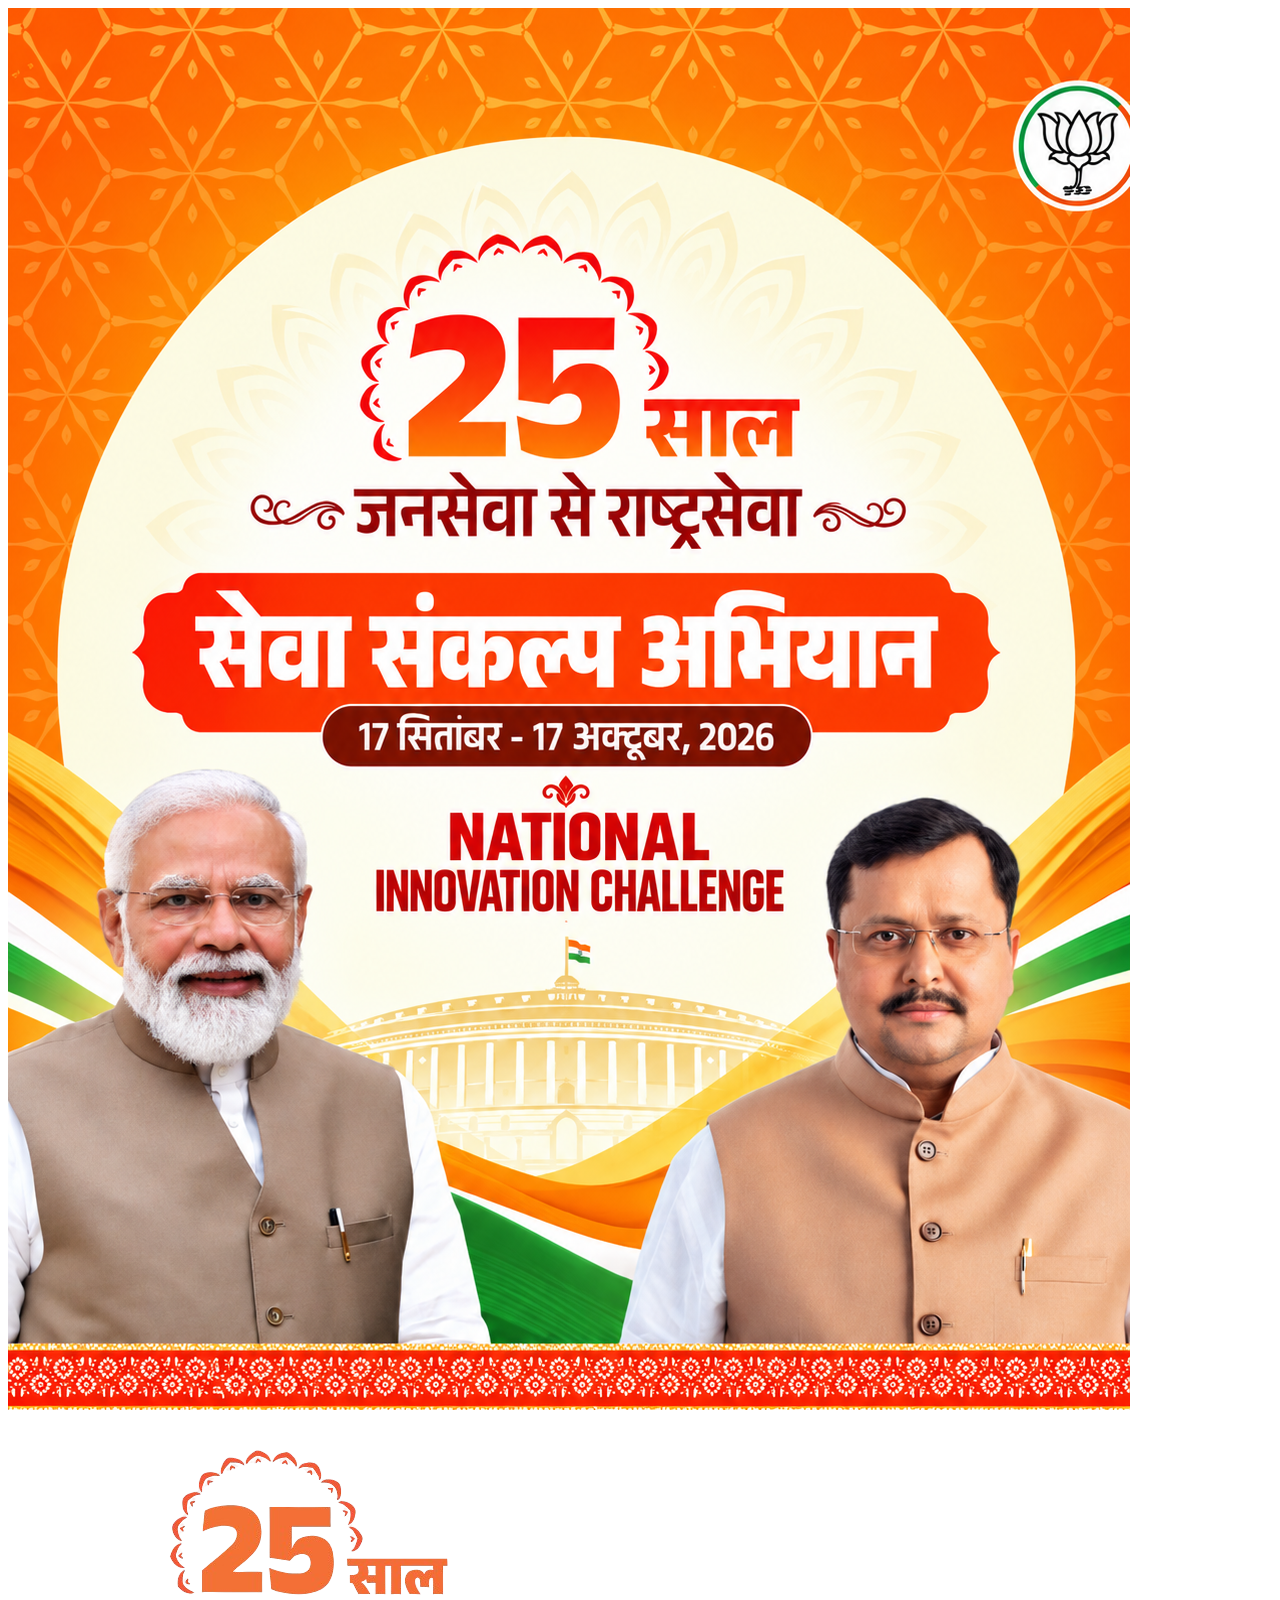
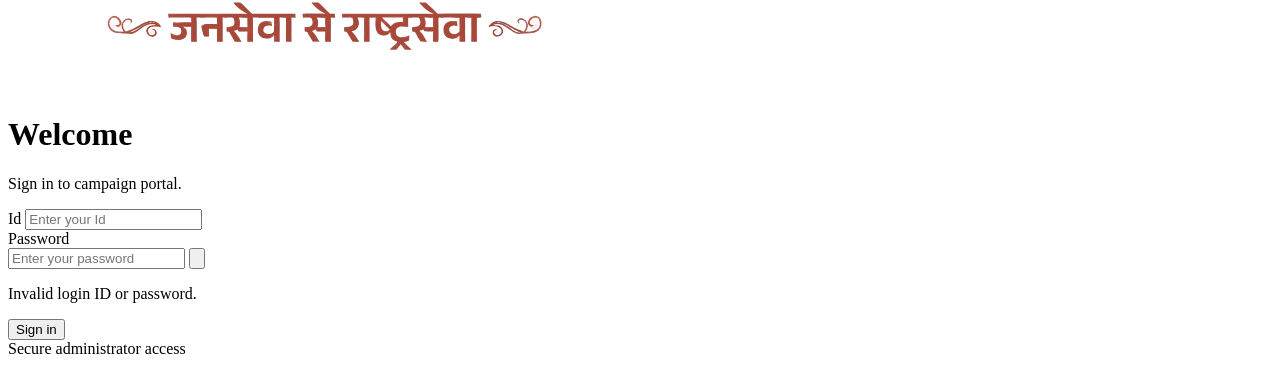
==== login.html @ 3cfcc177 "Add files via upload" ====
<!DOCTYPE html>
<html lang="en">

<head>
  <meta charset="UTF-8">
  <meta name="viewport" content="width=device-width, initial-scale=1.0">

  <title>Seva Innovation Challenge 2026</title>

  <link rel="stylesheet" href="css/login.css">
</head>

<body>

  <main class="login-page">

    <!-- =====================================================
         LEFT — POSTER
    ====================================================== -->

    <div class="login-visual">
      <img
        src="images/login.banner.png"
        alt="Seva Sankalp Abhiyan - Rashtriya Innovation Challenge 2026"
      >
    </div>


    <!-- =====================================================
         RIGHT — LOGIN
    ====================================================== -->

    <div class="login-panel">

    <!-- LOGO -->

    <div class="login-logo">
      <img
        src="images/logo.png"
        alt="25 Saal Janseva Se Rashtraseva"
      >
    </div>


    <!-- CARD -->

    <div class="login-card">

      <h1>
        Welcome
      </h1>

      <p class="login-description">
        Sign in to campaign portal.
      </p>


      <form id="loginForm">

        <!-- Id -->

        <div class="field">

          <label for="loginId">
            Id
          </label>

          <input
            type="text"
            id="loginId"
            placeholder="Enter your Id"
            autocomplete="username"
            required
          >

        </div>


        <!-- PASSWORD -->

        <div class="field">

          <label for="password">
            Password
          </label>

          <div class="password-wrap">

            <input
              type="password"
              id="password"
              placeholder="Enter your password"
              autocomplete="current-password"
              required
            >

            <button
              type="button"
              id="togglePassword"
              class="password-toggle"
              aria-label="Show password"
            >
              <svg viewBox="0 0 24 24" fill="none" stroke="currentColor" stroke-width="1.8" stroke-linecap="round" stroke-linejoin="round">
                <path d="M1.5 12s3.75-7 10.5-7 10.5 7 10.5 7-3.75 7-10.5 7-10.5-7-10.5-7Z"></path>
                <circle cx="12" cy="12" r="3"></circle>
              </svg>
            </button>

          </div>

        </div>


        <!-- ERROR -->

        <p
          id="loginError"
          class="login-error"
        >
          Invalid login ID or password.
        </p>


        <!-- SIGN IN -->

        <button
          type="submit"
          class="login-button"
        >
          Sign in
        </button>

      </form>


      <div class="login-footer">
        <span class="status-dot"></span>
        <span>Secure administrator access</span>
      </div>

    </div>
    <!-- /login-card -->

    </div>
    <!-- /login-panel -->

  </main>


  <script src="js/login.js"></script>

</body>

</html>
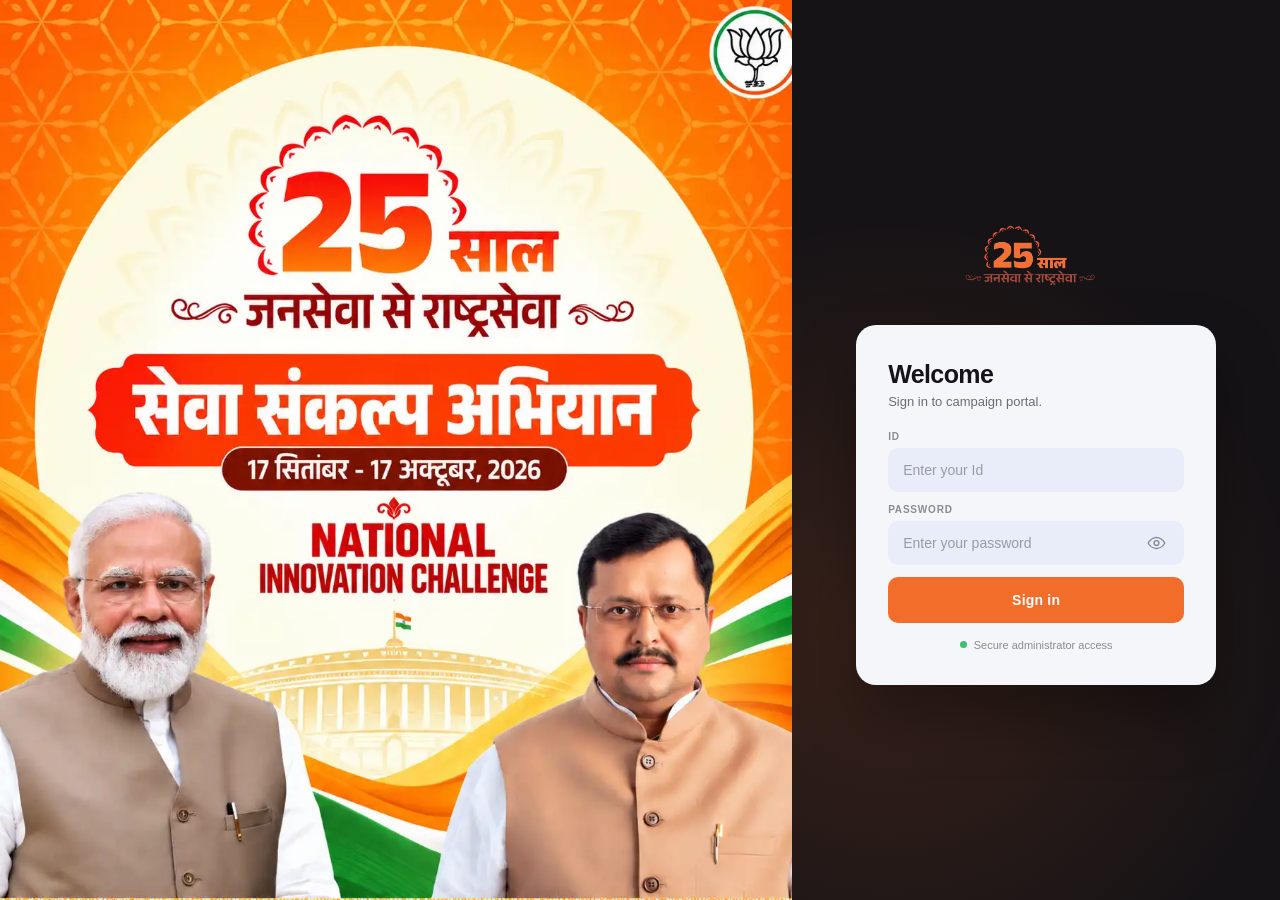
==== commit 5714ea45: "chnged images, excel button" ====
--- a/login.html
+++ b/login.html
@@ -20,7 +20,7 @@
 
     <div class="login-visual">
       <img
-        src="images/login.banner.png"
+        src="images/login.banner.webp"
         alt="Seva Sankalp Abhiyan - Rashtriya Innovation Challenge 2026"
       >
     </div>
--- a/css/login.css
+++ b/css/login.css
@@ -0,0 +1,408 @@
+/* =========================================================
+   RESET
+========================================================= */
+
+* {
+  box-sizing: border-box;
+}
+
+html,
+body {
+  width: 100%;
+  height: 100%;
+  margin: 0;
+  padding: 0;
+}
+
+body {
+  font-family: Arial, Helvetica, sans-serif;
+  background: #161316;
+  color: #ffffff;
+}
+
+
+/* =========================================================
+   PALETTE
+========================================================= */
+
+/*
+   Orange   : #F16D29
+   Brown    : #453027
+   Black    : #161316
+   Grey     : #BABABA
+   White    : #FFFFFF
+   Card BG  : #F5F6FA
+   Field BG : #E9EDF9
+   Success  : #3FBE6B
+*/
+
+
+/* =========================================================
+   LOGIN PAGE — 50 / 50 SPLIT
+========================================================= */
+
+.login-page {
+  width: 100%;
+  height: 100vh;
+
+  display: grid;
+  grid-template-columns: auto 1fr;
+
+  overflow: hidden;
+
+  background: #161316;
+}
+
+
+/* =========================================================
+   LEFT — IMAGE PANEL
+========================================================= */
+
+.login-visual {
+  height: 100vh;
+  overflow: hidden;
+  display: flex;
+  justify-content: center;
+  align-items: center;
+  background: #f16d29;
+}
+
+.login-visual img {
+  height: 110vh;
+  width: auto;
+  display: block;
+  object-fit: cover;
+}
+
+
+/* =========================================================
+   RIGHT — LOGIN PANEL
+========================================================= */
+
+.login-panel {
+  width: 100%;
+  height: 100vh;
+
+  display: flex;
+  flex-direction: column;
+  align-items: center;
+  justify-content: center;
+
+  gap: 28px;
+
+  padding: 40px;
+
+  overflow-y: auto;
+
+  background:
+    radial-gradient(circle at 20% 70%, rgba(241, 109, 41, 0.16), transparent 55%),
+    #161316;
+}
+
+
+/* =========================================================
+   TOP LOGO
+========================================================= */
+
+.login-logo {
+  display: flex;
+  justify-content: center;
+}
+
+.login-logo img {
+  width: 200px;
+  height: auto;
+  display: block;
+}
+
+
+/* =========================================================
+   CARD
+========================================================= */
+
+.login-card {
+  width: 360px;
+  height: 360px;
+
+  display: flex;
+  flex-direction: column;
+  justify-content: center;
+
+  background: #f5f6fa;
+  border-radius: 20px;
+
+  padding: 32px;
+
+  box-shadow: 0 30px 60px rgba(0, 0, 0, 0.35);
+}
+
+
+/* =========================================================
+   HEADING
+========================================================= */
+
+.login-card h1 {
+  margin: 0 0 4px;
+
+  color: #16131b;
+
+  font-size: 25px;
+  font-weight: 800;
+
+  letter-spacing: -0.6px;
+}
+
+.login-description {
+  margin: 0 0 20px;
+
+  color: #6b6b76;
+
+  font-size: 13px;
+  line-height: 1.4;
+}
+
+
+/* =========================================================
+   FORM
+========================================================= */
+
+.field {
+  margin-bottom: 12px;
+}
+
+.field label {
+  display: block;
+
+  margin-bottom: 6px;
+
+  color: #8a8a94;
+
+  font-size: 10px;
+  font-weight: 700;
+
+  letter-spacing: 0.8px;
+
+  text-transform: uppercase;
+}
+
+.field input {
+  width: 100%;
+  height: 44px;
+
+  padding: 0 14px;
+
+  border: 1px solid transparent;
+  border-radius: 10px;
+
+  outline: none;
+
+  background: #e9edf9;
+  color: #16131b;
+
+  font-family: inherit;
+  font-size: 14px;
+
+  transition:
+    border-color 0.2s ease,
+    box-shadow 0.2s ease,
+    background 0.2s ease;
+}
+
+.field input::placeholder {
+  color: #9a9aa5;
+}
+
+.field input:focus {
+  border-color: #f16d29;
+
+  background: #ffffff;
+
+  box-shadow:
+    0 0 0 3px rgba(241, 109, 41, 0.15);
+}
+
+
+/* =========================================================
+   PASSWORD
+========================================================= */
+
+.password-wrap {
+  position: relative;
+}
+
+.password-wrap input {
+  padding-right: 48px;
+}
+
+.password-toggle {
+  position: absolute;
+
+  right: 14px;
+  top: 50%;
+
+  transform: translateY(-50%);
+
+  display: flex;
+  align-items: center;
+  justify-content: center;
+
+  border: none;
+
+  padding: 4px;
+
+  background: transparent;
+
+  color: #8a8a94;
+
+  cursor: pointer;
+}
+
+.password-toggle svg {
+  width: 19px;
+  height: 19px;
+}
+
+.password-toggle:hover {
+  color: #453027;
+}
+
+
+/* =========================================================
+   ERROR
+========================================================= */
+
+.login-error {
+  display: none;
+
+  margin: -4px 0 15px;
+
+  color: #d9483a;
+
+  font-size: 12px;
+}
+
+.login-error.show {
+  display: block;
+}
+
+
+/* =========================================================
+   LOGIN BUTTON
+========================================================= */
+
+.login-button {
+  width: 100%;
+  height: 46px;
+
+  margin-top: 4px;
+
+  display: flex;
+  align-items: center;
+  justify-content: center;
+
+  border: none;
+  border-radius: 10px;
+
+  background: #f16d29;
+  color: #ffffff;
+
+  font-family: inherit;
+
+  font-size: 14px;
+  font-weight: 700;
+
+  letter-spacing: 0.2px;
+
+  cursor: pointer;
+
+  transition:
+    background 0.2s ease,
+    transform 0.2s ease,
+    box-shadow 0.2s ease;
+}
+
+.login-button:hover {
+  background: #ff7b32;
+
+  transform: translateY(-1px);
+
+  box-shadow:
+    0 8px 20px rgba(241, 109, 41, 0.28);
+}
+
+
+/* =========================================================
+   FOOTER NOTE
+========================================================= */
+
+.login-footer {
+  display: flex;
+  align-items: center;
+  justify-content: center;
+
+  gap: 7px;
+
+  margin-top: 16px;
+
+  color: #8a8a94;
+
+  font-size: 11px;
+}
+
+.login-footer .status-dot {
+  width: 7px;
+  height: 7px;
+  border-radius: 50%;
+
+  background: #3fbe6b;
+
+  flex: none;
+}
+
+
+/* =========================================================
+   TABLET
+========================================================= */
+
+@media (max-width: 900px) {
+
+  .login-page {
+    grid-template-columns: 1fr;
+    height: auto;
+    min-height: 100vh;
+  }
+
+  .login-visual {
+    display: none;
+  }
+
+  .login-panel {
+    height: auto;
+    min-height: 100vh;
+    padding: 50px 24px;
+  }
+}
+
+
+/* =========================================================
+   MOBILE
+========================================================= */
+
+@media (max-width: 480px) {
+
+  .login-panel {
+    padding: 40px 18px;
+  }
+
+  .login-logo img {
+    width: 170px;
+  }
+
+  .login-card {
+    padding: 32px 24px 26px;
+  }
+
+  .login-card h1 {
+    font-size: 26px;
+  }
+}
